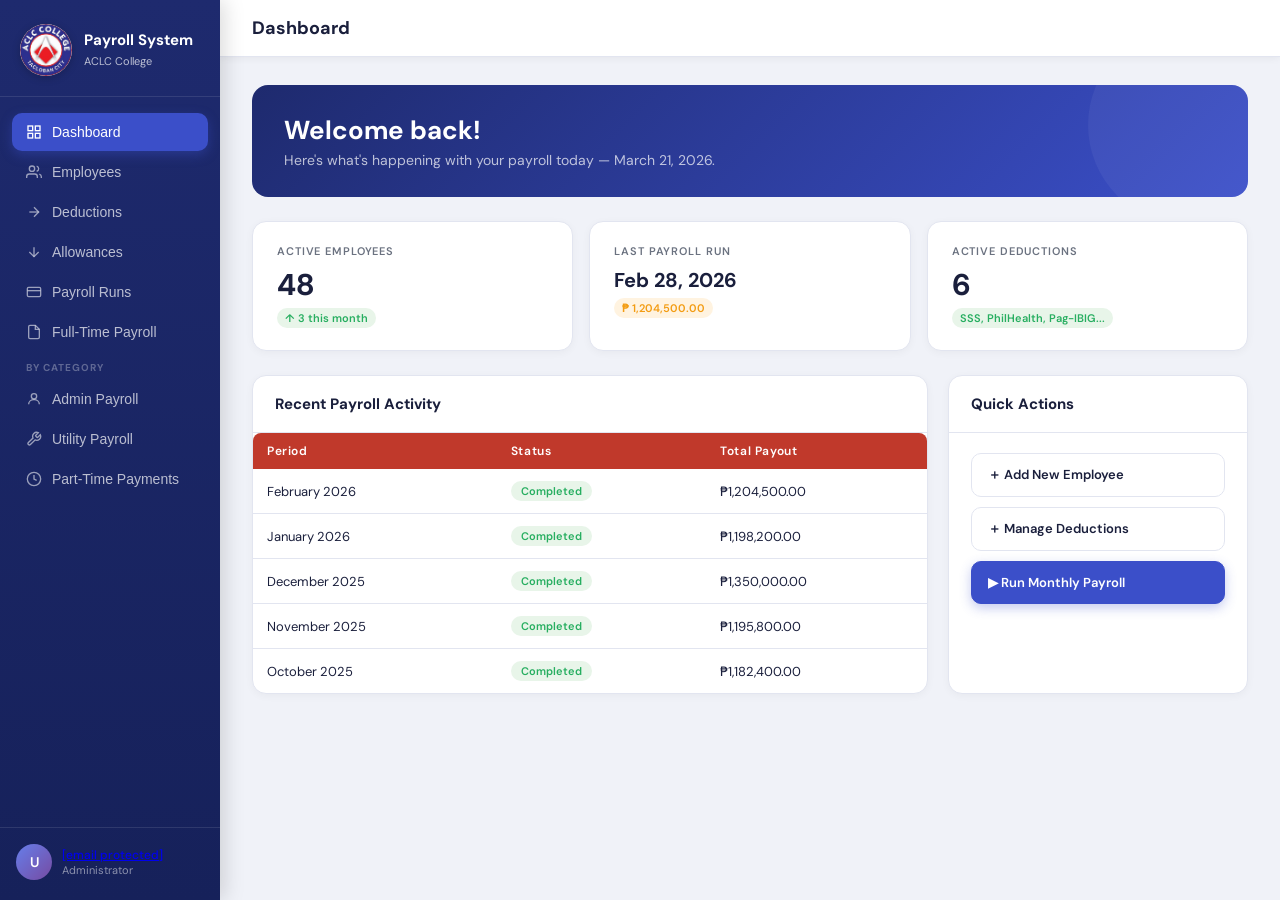
==== payroll-system.html @ c758791c "feat: add payroll system frontend with employee management and subject load calculation Implement co" ====
<!DOCTYPE html>
<html lang="en">
<head>
<meta charset="UTF-8">
<meta name="viewport" content="width=device-width, initial-scale=1.0">
<title>ACLC College – Payroll Management System</title>
<link href="https://fonts.googleapis.com/css2?family=DM+Sans:wght@300;400;500;600;700&family=DM+Mono:wght@400;500&display=swap" rel="stylesheet">
<link rel="stylesheet" href="Payroll-style.css">
</head>
<body>

<!-- SIDEBAR -->
<aside class="sidebar">
  <div class="sidebar-logo">
    <div class="logo-circle">
      <img src="[data-uri]" alt="ACLC College Logo" style="width:100%;height:100%;object-fit:cover;border-radius:50%;">
    </div>
    <div class="logo-text">
      <strong>Payroll System</strong>
      <span>ACLC College</span>
    </div>
  </div>
  <nav class="nav">
    <button class="nav-item active" onclick="showPage('dashboard')">
      <svg fill="none" stroke="currentColor" stroke-width="2" viewBox="0 0 24 24"><rect x="3" y="3" width="7" height="7"/><rect x="14" y="3" width="7" height="7"/><rect x="14" y="14" width="7" height="7"/><rect x="3" y="14" width="7" height="7"/></svg>
      Dashboard
    </button>
    <button class="nav-item" onclick="showPage('employees')">
      <svg fill="none" stroke="currentColor" stroke-width="2" viewBox="0 0 24 24"><path d="M17 21v-2a4 4 0 0 0-4-4H5a4 4 0 0 0-4 4v2"/><circle cx="9" cy="7" r="4"/><path d="M23 21v-2a4 4 0 0 0-3-3.87"/><path d="M16 3.13a4 4 0 0 1 0 7.75"/></svg>
      Employees
    </button>
    <button class="nav-item" onclick="showPage('deductions')">
      <svg fill="none" stroke="currentColor" stroke-width="2" viewBox="0 0 24 24"><line x1="5" y1="12" x2="19" y2="12"/><polyline points="12 5 19 12 12 19"/></svg>
      Deductions
    </button>
    <button class="nav-item" onclick="showPage('allowances')">
      <svg fill="none" stroke="currentColor" stroke-width="2" viewBox="0 0 24 24"><line x1="12" y1="5" x2="12" y2="19"/><polyline points="19 12 12 19 5 12"/></svg>
      Allowances
    </button>
    <button class="nav-item" onclick="showPage('payroll')">
      <svg fill="none" stroke="currentColor" stroke-width="2" viewBox="0 0 24 24"><rect x="2" y="5" width="20" height="14" rx="2"/><line x1="2" y1="10" x2="22" y2="10"/></svg>
      Payroll Runs
    </button>
    <button class="nav-item" onclick="showPage('fulltime')">
      <svg fill="none" stroke="currentColor" stroke-width="2" viewBox="0 0 24 24"><path d="M14 2H6a2 2 0 0 0-2 2v16a2 2 0 0 0 2 2h12a2 2 0 0 0 2-2V8z"/><polyline points="14 2 14 8 20 8"/></svg>
      Full-Time Payroll
    </button>
    <div style="padding:8px 14px 4px;font-size:10px;font-weight:700;letter-spacing:0.1em;color:rgba(255,255,255,0.3);text-transform:uppercase;">By Category</div>
    <button class="nav-item" onclick="showPage('adminpay')">
      <svg fill="none" stroke="currentColor" stroke-width="2" viewBox="0 0 24 24"><circle cx="12" cy="8" r="4"/><path d="M4 20c0-4 3.6-7 8-7s8 3 8 7"/></svg>
      Admin Payroll
    </button>
    <button class="nav-item" onclick="showPage('utilitypay')">
      <svg fill="none" stroke="currentColor" stroke-width="2" viewBox="0 0 24 24"><path d="M14.7 6.3a1 1 0 0 0 0 1.4l1.6 1.6a1 1 0 0 0 1.4 0l3.77-3.77a6 6 0 0 1-7.94 7.94l-6.91 6.91a2.12 2.12 0 0 1-3-3l6.91-6.91a6 6 0 0 1 7.94-7.94l-3.76 3.76z"/></svg>
      Utility Payroll
    </button>
    <button class="nav-item" onclick="showPage('parttimepay')">
      <svg fill="none" stroke="currentColor" stroke-width="2" viewBox="0 0 24 24"><circle cx="12" cy="12" r="10"/><polyline points="12 6 12 12 16 14"/></svg>
      Part-Time Payments
    </button>
  </nav>
  <div class="sidebar-user">
    <div class="avatar">U</div>
    <div class="user-info">
      <div class="user-email"><a href="/cdn-cgi/l/email-protection" class="__cf_email__" data-cfemail="5a3b3e3733341a3b3639393536363f3d3f743f3e2f">[email&#160;protected]</a></div>
      <div class="user-role">Administrator</div>
    </div>
  </div>
</aside>

<!-- MAIN CONTENT -->
<main class="main">

  <!-- DASHBOARD -->
  <div id="dashboard" class="page active">
    <div class="topbar">
      <div class="topbar-title">Dashboard</div>
    </div>
    <div class="content">
      <div class="welcome-card">
        <h1>Welcome back!</h1>
        <p>Here's what's happening with your payroll today — March 21, 2026.</p>
      </div>
      <div class="stats-grid">
        <div class="stat-card">
          <div class="stat-label">Active Employees</div>
          <div class="stat-value">48</div>
          <div class="stat-badge up">↑ 3 this month</div>
        </div>
        <div class="stat-card">
          <div class="stat-label">Last Payroll Run</div>
          <div class="stat-value" style="font-size:20px;">Feb 28, 2026</div>
          <div class="stat-badge neutral">₱ 1,204,500.00</div>
        </div>
        <div class="stat-card">
          <div class="stat-label">Active Deductions</div>
          <div class="stat-value">6</div>
          <div class="stat-badge up">SSS, PhilHealth, Pag-IBIG...</div>
        </div>
      </div>
      <div class="bottom-grid">
        <div class="card">
          <div class="card-header">
            <span class="card-title">Recent Payroll Activity</span>
          </div>
          <table>
            <thead>
              <tr>
                <th>Period</th>
                <th>Status</th>
                <th>Total Payout</th>
              </tr>
            </thead>
            <tbody>
              <tr><td>February 2026</td><td><span class="badge badge-success">Completed</span></td><td>₱1,204,500.00</td></tr>
              <tr><td>January 2026</td><td><span class="badge badge-success">Completed</span></td><td>₱1,198,200.00</td></tr>
              <tr><td>December 2025</td><td><span class="badge badge-success">Completed</span></td><td>₱1,350,000.00</td></tr>
              <tr><td>November 2025</td><td><span class="badge badge-success">Completed</span></td><td>₱1,195,800.00</td></tr>
              <tr><td>October 2025</td><td><span class="badge badge-success">Completed</span></td><td>₱1,182,400.00</td></tr>
            </tbody>
          </table>
        </div>
        <div class="card">
          <div class="card-header"><span class="card-title">Quick Actions</span></div>
          <div class="card-body">
            <div class="quick-actions">
              <button class="quick-btn" onclick="showPage('employees'); openModal('addEmployeeModal')">＋ Add New Employee</button>
              <button class="quick-btn" onclick="showPage('deductions')">＋ Manage Deductions</button>
              <button class="quick-btn primary" onclick="showPage('payroll'); openModal('runPayrollModal')">▶ Run Monthly Payroll</button>
            </div>
          </div>
        </div>
      </div>
    </div>
  </div>

  <!-- EMPLOYEES -->
  <div id="employees" class="page">
    <div class="topbar">
      <div class="topbar-title">Employees</div>
      <div class="topbar-actions">
        <button class="btn btn-primary" onclick="openModal('addEmployeeModal')">+ Add New Employee</button>
      </div>
    </div>
    <div class="content">
      <div class="toolbar">
        <input class="search-input" type="text" placeholder="🔍  Search employees..." oninput="filterTable(this, 'empTable')">
        <select class="filter-select">
          <option>All Types</option>
          <option>Full-Time</option>
          <option>Part-Time</option>
        </select>
        <select class="filter-select">
          <option>All Departments</option>
          <option>Faculty</option>
          <option>Admin</option>
          <option>IT</option>
        </select>
      </div>
      <div class="table-card">
        <table id="empTable">
          <thead>
            <tr>
              <th>#</th>
              <th>Name</th>
              <th>Position</th>
              <th>Department</th>
              <th>Type</th>
              <th>Basic Salary</th>
              <th>Status</th>
              <th>Actions</th>
            </tr>
          </thead>
          <tbody>
            <tr><td>001</td><td>Maria Santos</td><td>Professor</td><td>Faculty</td><td>Full-Time</td><td>₱35,000</td><td><span class="badge badge-success">Active</span></td><td><button class="btn btn-outline btn-sm" onclick="viewEmployee('Maria Santos')">View</button></td></tr>
            <tr><td>002</td><td>Juan dela Cruz</td><td>Dean</td><td>Admin</td><td>Full-Time</td><td>₱55,000</td><td><span class="badge badge-success">Active</span></td><td><button class="btn btn-outline btn-sm" onclick="viewEmployee('Juan dela Cruz')">View</button></td></tr>
            <tr><td>003</td><td>Ana Reyes</td><td>Instructor</td><td>Faculty</td><td>Part-Time</td><td>₱22,000</td><td><span class="badge badge-success">Active</span></td><td><button class="btn btn-outline btn-sm" onclick="viewEmployee('Ana Reyes')">View</button></td></tr>
            <tr><td>004</td><td>Pedro Villanueva</td><td>IT Officer</td><td>IT</td><td>Full-Time</td><td>₱30,000</td><td><span class="badge badge-success">Active</span></td><td><button class="btn btn-outline btn-sm">View</button></td></tr>
            <tr><td>005</td><td>Rosa Bautista</td><td>Registrar</td><td>Admin</td><td>Full-Time</td><td>₱28,000</td><td><span class="badge badge-success">Active</span></td><td><button class="btn btn-outline btn-sm">View</button></td></tr>
            <tr><td>006</td><td>Carlos Mendoza</td><td>Instructor</td><td>Faculty</td><td>Full-Time</td><td>₱26,500</td><td><span class="badge badge-warning">On Leave</span></td><td><button class="btn btn-outline btn-sm">View</button></td></tr>
            <tr><td>007</td><td>Liza Torres</td><td>Cashier</td><td>Finance</td><td>Full-Time</td><td>₱24,000</td><td><span class="badge badge-success">Active</span></td><td><button class="btn btn-outline btn-sm">View</button></td></tr>
            <tr><td>008</td><td>Mark Ramos</td><td>Security</td><td>Admin</td><td>Part-Time</td><td>₱18,000</td><td><span class="badge badge-danger">Inactive</span></td><td><button class="btn btn-outline btn-sm">View</button></td></tr>
          </tbody>
        </table>
      </div>
    </div>
  </div>

  <!-- DEDUCTIONS -->
  <div id="deductions" class="page">
    <div class="topbar">
      <div class="topbar-title">Deductions</div>
      <div class="topbar-actions">
        <button class="btn btn-primary" onclick="openModal('addDeductionModal')">+ Add Deduction</button>
      </div>
    </div>
    <div class="content">
      <div class="tabs">
        <button class="tab active" onclick="switchTab(this, 'dedTypes')">Deduction Types</button>
        <button class="tab" onclick="switchTab(this, 'dedRecords')">Employee Records</button>
      </div>
      <div id="dedTypes">
        <div class="table-card">
          <table>
            <thead>
              <tr><th>#</th><th>Deduction Name</th><th>Type</th><th>Rate / Amount</th><th>Applicable To</th><th>Status</th><th>Actions</th></tr>
            </thead>
            <tbody>
              <tr><td>1</td><td>SSS Contribution</td><td>Government</td><td>4.5% of basic</td><td>All</td><td><span class="badge badge-success">Active</span></td><td><button class="btn btn-outline btn-sm">Edit</button></td></tr>
              <tr><td>2</td><td>PhilHealth</td><td>Government</td><td>2.0% of basic</td><td>All</td><td><span class="badge badge-success">Active</span></td><td><button class="btn btn-outline btn-sm">Edit</button></td></tr>
              <tr><td>3</td><td>Pag-IBIG Fund</td><td>Government</td><td>₱100 flat</td><td>All</td><td><span class="badge badge-success">Active</span></td><td><button class="btn btn-outline btn-sm">Edit</button></td></tr>
              <tr><td>4</td><td>Withholding Tax</td><td>Government</td><td>Graduated table</td><td>All</td><td><span class="badge badge-success">Active</span></td><td><button class="btn btn-outline btn-sm">Edit</button></td></tr>
              <tr><td>5</td><td>Loan Deduction</td><td>Company</td><td>Variable</td><td>With Loans</td><td><span class="badge badge-success">Active</span></td><td><button class="btn btn-outline btn-sm">Edit</button></td></tr>
              <tr><td>6</td><td>Tardiness / Absences</td><td>Computed</td><td>Per day rate</td><td>All</td><td><span class="badge badge-success">Active</span></td><td><button class="btn btn-outline btn-sm">Edit</button></td></tr>
            </tbody>
          </table>
        </div>
      </div>
      <div id="dedRecords" style="display:none;">
        <div class="toolbar">
          <input class="search-input" type="text" placeholder="🔍  Search employee...">
          <select class="filter-select"><option>All Periods</option><option>February 2026</option><option>January 2026</option></select>
        </div>
        <div class="table-card">
          <table>
            <thead>
              <tr><th>Employee</th><th>SSS</th><th>PhilHealth</th><th>Pag-IBIG</th><th>Tax</th><th>Loans</th><th>Total Deductions</th></tr>
            </thead>
            <tbody>
              <tr><td>Maria Santos</td><td>₱1,575</td><td>₱700</td><td>₱100</td><td>₱1,200</td><td>₱0</td><td>₱3,575</td></tr>
              <tr><td>Juan dela Cruz</td><td>₱2,475</td><td>₱1,100</td><td>₱100</td><td>₱6,500</td><td>₱2,000</td><td>₱12,175</td></tr>
              <tr><td>Ana Reyes</td><td>₱990</td><td>₱440</td><td>₱100</td><td>₱300</td><td>₱0</td><td>₱1,830</td></tr>
              <tr><td>Pedro Villanueva</td><td>₱1,350</td><td>₱600</td><td>₱100</td><td>₱800</td><td>₱1,500</td><td>₱4,350</td></tr>
            </tbody>
          </table>
        </div>
      </div>
    </div>
  </div>

  <!-- ALLOWANCES -->
  <div id="allowances" class="page">
    <div class="topbar">
      <div class="topbar-title">Allowances</div>
      <div class="topbar-actions">
        <button class="btn btn-primary" onclick="openModal('addAllowanceModal')">+ Add Allowance</button>
      </div>
    </div>
    <div class="content">
      <div class="tabs">
        <button class="tab active" onclick="switchTab(this, 'allowTypes')">Allowance Types</button>
        <button class="tab" onclick="switchTab(this, 'allowRecords')">Employee Records</button>
      </div>
      <div id="allowTypes">
        <div class="table-card">
          <table>
            <thead>
              <tr><th>#</th><th>Allowance Name</th><th>Type</th><th>Amount</th><th>Taxable</th><th>Applicable To</th><th>Status</th><th>Actions</th></tr>
            </thead>
            <tbody>
              <tr><td>1</td><td>Rice Allowance</td><td>Non-Cash</td><td>₱2,000/mo</td><td>No</td><td>All</td><td><span class="badge badge-success">Active</span></td><td><button class="btn btn-outline btn-sm">Edit</button></td></tr>
              <tr><td>2</td><td>Transportation</td><td>Cash</td><td>₱1,500/mo</td><td>No</td><td>All</td><td><span class="badge badge-success">Active</span></td><td><button class="btn btn-outline btn-sm">Edit</button></td></tr>
              <tr><td>3</td><td>Clothing Allowance</td><td>Annual</td><td>₱6,000/yr</td><td>No</td><td>All</td><td><span class="badge badge-success">Active</span></td><td><button class="btn btn-outline btn-sm">Edit</button></td></tr>
              <tr><td>4</td><td>Medical Allowance</td><td>Annual</td><td>₱10,000/yr</td><td>No</td><td>All</td><td><span class="badge badge-success">Active</span></td><td><button class="btn btn-outline btn-sm">Edit</button></td></tr>
              <tr><td>5</td><td>Special Assignment Pay</td><td>Variable</td><td>Per assignment</td><td>Yes</td><td>Faculty</td><td><span class="badge badge-warning">Conditional</span></td><td><button class="btn btn-outline btn-sm">Edit</button></td></tr>
              <tr><td>6</td><td>Overtime Pay</td><td>Computed</td><td>1.25x/hr (OT)</td><td>Yes</td><td>All</td><td><span class="badge badge-success">Active</span></td><td><button class="btn btn-outline btn-sm">Edit</button></td></tr>
            </tbody>
          </table>
        </div>
      </div>
      <div id="allowRecords" style="display:none;">
        <div class="toolbar">
          <input class="search-input" type="text" placeholder="🔍  Search employee...">
        </div>
        <div class="table-card">
          <table>
            <thead>
              <tr><th>Employee</th><th>Rice</th><th>Transport</th><th>Medical</th><th>OT Pay</th><th>Special</th><th>Total</th></tr>
            </thead>
            <tbody>
              <tr><td>Maria Santos</td><td>₱2,000</td><td>₱1,500</td><td>₱833</td><td>₱0</td><td>₱5,000</td><td>₱9,333</td></tr>
              <tr><td>Juan dela Cruz</td><td>₱2,000</td><td>₱1,500</td><td>₱833</td><td>₱0</td><td>₱0</td><td>₱4,333</td></tr>
              <tr><td>Ana Reyes</td><td>₱2,000</td><td>₱1,500</td><td>₱833</td><td>₱2,200</td><td>₱0</td><td>₱6,533</td></tr>
              <tr><td>Pedro Villanueva</td><td>₱2,000</td><td>₱1,500</td><td>₱833</td><td>₱1,050</td><td>₱0</td><td>₱5,383</td></tr>
            </tbody>
          </table>
        </div>
      </div>
    </div>
  </div>

  <!-- PAYROLL RUNS -->
  <div id="payroll" class="page">
    <div class="topbar">
      <div class="topbar-title">Payroll Runs</div>
      <div class="topbar-actions">
        <button class="btn btn-primary" onclick="openModal('runPayrollModal')">▶ Run Monthly Payroll</button>
      </div>
    </div>
    <div class="content">
      <div class="stats-grid" style="grid-template-columns: repeat(3,1fr);">
        <div class="stat-card">
          <div class="stat-label">YTD Total Payroll</div>
          <div class="stat-value" style="font-size:22px;">₱2,402,700</div>
          <div class="stat-badge up">2 periods in 2026</div>
        </div>
        <div class="stat-card">
          <div class="stat-label">Last Run</div>
          <div class="stat-value" style="font-size:20px;">Feb 28, 2026</div>
          <div class="stat-badge up">Completed</div>
        </div>
        <div class="stat-card">
          <div class="stat-label">Next Scheduled</div>
          <div class="stat-value" style="font-size:20px;">Mar 31, 2026</div>
          <div class="stat-badge neutral">Pending</div>
        </div>
      </div>
      <div class="table-card">
        <table>
          <thead>
            <tr><th>Period</th><th>Run Date</th><th>Employees</th><th>Gross Pay</th><th>Total Deductions</th><th>Net Pay</th><th>Status</th><th>Actions</th></tr>
          </thead>
          <tbody>
            <tr>
              <td>February 2026</td><td>Feb 28, 2026</td><td>48</td><td>₱1,380,000</td><td>₱175,500</td><td>₱1,204,500</td>
              <td><span class="badge badge-success">Completed</span></td>
              <td><button class="btn btn-outline btn-sm" onclick="openModal('payslipModal')">View</button></td>
            </tr>
            <tr>
              <td>January 2026</td><td>Jan 31, 2026</td><td>46</td><td>₱1,366,000</td><td>₱167,800</td><td>₱1,198,200</td>
              <td><span class="badge badge-success">Completed</span></td>
              <td><button class="btn btn-outline btn-sm">View</button></td>
            </tr>
            <tr>
              <td>December 2025</td><td>Dec 31, 2025</td><td>46</td><td>₱1,530,000</td><td>₱180,000</td><td>₱1,350,000</td>
              <td><span class="badge badge-success">Completed</span></td>
              <td><button class="btn btn-outline btn-sm">View</button></td>
            </tr>
            <tr>
              <td>November 2025</td><td>Nov 30, 2025</td><td>45</td><td>₱1,358,000</td><td>₱162,200</td><td>₱1,195,800</td>
              <td><span class="badge badge-success">Completed</span></td>
              <td><button class="btn btn-outline btn-sm">View</button></td>
            </tr>
          </tbody>
        </table>
      </div>
    </div>
  </div>

  <!-- FULL TIME PAYROLL -->
  <div id="fulltime" class="page">
    <div class="topbar">
      <div class="topbar-title">Full-Time Payroll</div>
      <div class="topbar-actions">
        <button class="btn btn-primary" onclick="openModal('runPayrollModal')">▶ Process Payroll</button>
      </div>
    </div>
    <div class="content">
      <div class="toolbar">
        <input class="search-input" type="text" placeholder="🔍  Search employee...">
        <select class="filter-select"><option>February 2026</option><option>January 2026</option></select>
      </div>
      <div class="table-card">
        <table>
          <thead>
            <tr><th>#</th><th>Employee</th><th>Position</th><th>Basic Salary</th><th>Allowances</th><th>Gross Pay</th><th>Deductions</th><th>Net Pay</th><th>Payslip</th></tr>
          </thead>
          <tbody>
            <tr><td>001</td><td>Maria Santos</td><td>Professor</td><td>₱35,000</td><td>₱9,333</td><td>₱44,333</td><td>₱3,575</td><td>₱40,758</td><td><button class="btn btn-outline btn-sm" onclick="openModal('payslipModal')">Payslip</button></td></tr>
            <tr><td>002</td><td>Juan dela Cruz</td><td>Dean</td><td>₱55,000</td><td>₱4,333</td><td>₱59,333</td><td>₱12,175</td><td>₱47,158</td><td><button class="btn btn-outline btn-sm" onclick="openModal('payslipModal')">Payslip</button></td></tr>
            <tr><td>004</td><td>Pedro Villanueva</td><td>IT Officer</td><td>₱30,000</td><td>₱5,383</td><td>₱35,383</td><td>₱4,350</td><td>₱31,033</td><td><button class="btn btn-outline btn-sm" onclick="openModal('payslipModal')">Payslip</button></td></tr>
            <tr><td>005</td><td>Rosa Bautista</td><td>Registrar</td><td>₱28,000</td><td>₱3,500</td><td>₱31,500</td><td>₱3,200</td><td>₱28,300</td><td><button class="btn btn-outline btn-sm" onclick="openModal('payslipModal')">Payslip</button></td></tr>
            <tr><td>007</td><td>Liza Torres</td><td>Cashier</td><td>₱24,000</td><td>₱3,500</td><td>₱27,500</td><td>₱2,800</td><td>₱24,700</td><td><button class="btn btn-outline btn-sm" onclick="openModal('payslipModal')">Payslip</button></td></tr>
          </tbody>
        </table>
      </div>
    </div>
  </div>


  <!-- ADMIN PAYROLL -->
  <div id="adminpay" class="page">
    <div class="topbar">
      <div class="topbar-title">Admin Payroll</div>
      <div class="topbar-actions">
        <button class="btn btn-outline" onclick="openModal('addEmployeeModal'); setEmpType('Admin')">+ Add Admin Employee</button>
        <button class="btn btn-primary" onclick="openModal('runPayrollModal')">▶ Process Admin Payroll</button>
      </div>
    </div>
    <div class="content">
      <div class="stats-grid">
        <div class="stat-card">
          <div class="stat-label">Admin Staff</div>
          <div class="stat-value">12</div>
          <div class="stat-badge up">All Active</div>
        </div>
        <div class="stat-card">
          <div class="stat-label">Total Admin Payroll</div>
          <div class="stat-value" style="font-size:22px;">₱412,000</div>
          <div class="stat-badge neutral">Feb 2026</div>
        </div>
        <div class="stat-card">
          <div class="stat-label">Avg. Admin Salary</div>
          <div class="stat-value" style="font-size:22px;">₱34,333</div>
          <div class="stat-badge up">Basic Only</div>
        </div>
      </div>
      <div class="toolbar">
        <input class="search-input" type="text" placeholder="🔍  Search admin staff..." oninput="filterTable(this,'adminTable')">
        <select class="filter-select"><option>All Positions</option><option>Dean</option><option>Registrar</option><option>Cashier</option><option>HR Officer</option><option>Finance Officer</option></select>
        <select class="filter-select"><option>February 2026</option><option>January 2026</option></select>
      </div>
      <div class="table-card">
        <table id="adminTable">
          <thead>
            <tr><th>#</th><th>Name</th><th>Position</th><th>Basic Salary</th><th>Allowances</th><th>Gross Pay</th><th>Deductions</th><th>Net Pay</th><th>Status</th><th>Payslip</th></tr>
          </thead>
          <tbody>
            <tr><td>002</td><td>Juan dela Cruz</td><td>Dean</td><td>₱55,000</td><td>₱4,333</td><td>₱59,333</td><td>₱12,175</td><td>₱47,158</td><td><span class="badge badge-success">Active</span></td><td><button class="btn btn-outline btn-sm" onclick="openModal('payslipModal')">View</button></td></tr>
            <tr><td>005</td><td>Rosa Bautista</td><td>Registrar</td><td>₱28,000</td><td>₱3,500</td><td>₱31,500</td><td>₱3,200</td><td>₱28,300</td><td><span class="badge badge-success">Active</span></td><td><button class="btn btn-outline btn-sm" onclick="openModal('payslipModal')">View</button></td></tr>
            <tr><td>007</td><td>Liza Torres</td><td>Cashier</td><td>₱24,000</td><td>₱3,500</td><td>₱27,500</td><td>₱2,800</td><td>₱24,700</td><td><span class="badge badge-success">Active</span></td><td><button class="btn btn-outline btn-sm" onclick="openModal('payslipModal')">View</button></td></tr>
            <tr><td>009</td><td>Elena Flores</td><td>HR Officer</td><td>₱32,000</td><td>₱3,500</td><td>₱35,500</td><td>₱4,100</td><td>₱31,400</td><td><span class="badge badge-success">Active</span></td><td><button class="btn btn-outline btn-sm" onclick="openModal('payslipModal')">View</button></td></tr>
            <tr><td>010</td><td>Ramon Diaz</td><td>Finance Officer</td><td>₱38,000</td><td>₱4,333</td><td>₱42,333</td><td>₱5,800</td><td>₱36,533</td><td><span class="badge badge-success">Active</span></td><td><button class="btn btn-outline btn-sm" onclick="openModal('payslipModal')">View</button></td></tr>
            <tr><td>011</td><td>Grace Mendez</td><td>Admin Assistant</td><td>₱20,000</td><td>₱3,500</td><td>₱23,500</td><td>₱2,200</td><td>₱21,300</td><td><span class="badge badge-success">Active</span></td><td><button class="btn btn-outline btn-sm" onclick="openModal('payslipModal')">View</button></td></tr>
          </tbody>
        </table>
      </div>

      <!-- Add Admin Employee inline form card -->
      <div class="card" style="margin-top:24px;">
        <div class="card-header">
          <span class="card-title">➕ Add Admin Employee</span>
        </div>
        <div class="card-body">
          <div class="form-grid">
            <div class="form-group"><label>First Name</label><input type="text" placeholder="e.g. Elena"></div>
            <div class="form-group"><label>Last Name</label><input type="text" placeholder="e.g. Flores"></div>
            <div class="form-group"><label>Employee ID</label><input type="text" placeholder="Auto-generated" readonly style="background:#f5f6fa;"></div>
            <div class="form-group"><label>Position</label>
              <select><option>Dean</option><option>Registrar</option><option>Cashier</option><option>HR Officer</option><option>Finance Officer</option><option>Admin Assistant</option><option>Records Officer</option><option>Other</option></select>
            </div>
            <div class="form-group"><label>Basic Salary (₱)</label><input type="number" placeholder="e.g. 32000"></div>
            <div class="form-group"><label>Date Hired</label><input type="date"></div>
            <div class="form-group full"><label>Email Address</label><input type="email" placeholder="employee@alccollege.edu"></div>
            <div class="form-group"><label>SSS No.</label><input type="text" placeholder="xx-xxxxxxx-x"></div>
            <div class="form-group"><label>PhilHealth No.</label><input type="text" placeholder="xx-xxxxxxxxx-x"></div>
            <div class="form-group"><label>Pag-IBIG No.</label><input type="text" placeholder="xxxx-xxxx-xxxx"></div>
            <div class="form-group"><label>TIN</label><input type="text" placeholder="xxx-xxx-xxx"></div>
          </div>
          <div style="display:flex;justify-content:flex-end;gap:10px;margin-top:20px;">
            <button class="btn btn-outline">Clear</button>
            <button class="btn btn-primary">Save Admin Employee</button>
          </div>
        </div>
      </div>
    </div>
  </div>

  <!-- UTILITY PAYROLL -->
  <div id="utilitypay" class="page">
    <div class="topbar">
      <div class="topbar-title">Utility Payroll</div>
      <div class="topbar-actions">
        <button class="btn btn-outline" onclick="openModal('addUtilityModal')">+ Add Utility Staff</button>
        <button class="btn btn-primary" onclick="openModal('runPayrollModal')">▶ Process Utility Payroll</button>
      </div>
    </div>
    <div class="content">
      <div class="stats-grid">
        <div class="stat-card">
          <div class="stat-label">Utility Staff</div>
          <div class="stat-value">8</div>
          <div class="stat-badge up">7 Active</div>
        </div>
        <div class="stat-card">
          <div class="stat-label">Total Utility Payroll</div>
          <div class="stat-value" style="font-size:22px;">₱136,000</div>
          <div class="stat-badge neutral">Feb 2026</div>
        </div>
        <div class="stat-card">
          <div class="stat-label">Avg. Utility Salary</div>
          <div class="stat-value" style="font-size:22px;">₱17,000</div>
          <div class="stat-badge up">Basic Only</div>
        </div>
      </div>
      <div class="toolbar">
        <input class="search-input" type="text" placeholder="🔍  Search utility staff..." oninput="filterTable(this,'utilityTable')">
        <select class="filter-select"><option>All Roles</option><option>Janitor</option><option>Security Guard</option><option>Groundskeeper</option><option>Driver</option></select>
        <select class="filter-select"><option>February 2026</option><option>January 2026</option></select>
      </div>
      <div class="table-card">
        <table id="utilityTable">
          <thead>
            <tr><th>#</th><th>Name</th><th>Role</th><th>Basic Salary</th><th>OT Hours</th><th>OT Pay</th><th>Gross Pay</th><th>Deductions</th><th>Net Pay</th><th>Status</th><th>Payslip</th></tr>
          </thead>
          <tbody>
            <tr><td>U01</td><td>Rolando Cruz</td><td>Security Guard</td><td>₱18,000</td><td>12</td><td>₱1,350</td><td>₱19,350</td><td>₱1,980</td><td>₱17,370</td><td><span class="badge badge-success">Active</span></td><td><button class="btn btn-outline btn-sm" onclick="openModal('payslipModal')">View</button></td></tr>
            <tr><td>U02</td><td>Nora Salazar</td><td>Janitor</td><td>₱16,000</td><td>0</td><td>₱0</td><td>₱16,000</td><td>₱1,620</td><td>₱14,380</td><td><span class="badge badge-success">Active</span></td><td><button class="btn btn-outline btn-sm" onclick="openModal('payslipModal')">View</button></td></tr>
            <tr><td>U03</td><td>Benny Lacson</td><td>Groundskeeper</td><td>₱15,000</td><td>4</td><td>₱450</td><td>₱15,450</td><td>₱1,540</td><td>₱13,910</td><td><span class="badge badge-success">Active</span></td><td><button class="btn btn-outline btn-sm" onclick="openModal('payslipModal')">View</button></td></tr>
            <tr><td>U04</td><td>Tess Aquino</td><td>Janitor</td><td>₱16,000</td><td>0</td><td>₱0</td><td>₱16,000</td><td>₱1,620</td><td>₱14,380</td><td><span class="badge badge-success">Active</span></td><td><button class="btn btn-outline btn-sm" onclick="openModal('payslipModal')">View</button></td></tr>
            <tr><td>U05</td><td>Gerry Lomibao</td><td>Driver</td><td>₱18,500</td><td>8</td><td>₱925</td><td>₱19,425</td><td>₱2,050</td><td>₱17,375</td><td><span class="badge badge-success">Active</span></td><td><button class="btn btn-outline btn-sm" onclick="openModal('payslipModal')">View</button></td></tr>
            <tr><td>U06</td><td>Dante Navarro</td><td>Security Guard</td><td>₱18,000</td><td>20</td><td>₱2,250</td><td>₱20,250</td><td>₱2,100</td><td>₱18,150</td><td><span class="badge badge-success">Active</span></td><td><button class="btn btn-outline btn-sm" onclick="openModal('payslipModal')">View</button></td></tr>
            <tr><td>U07</td><td>Minda Razon</td><td>Janitor</td><td>₱16,000</td><td>0</td><td>₱0</td><td>₱16,000</td><td>₱1,620</td><td>₱14,380</td><td><span class="badge badge-warning">On Leave</span></td><td><button class="btn btn-outline btn-sm">View</button></td></tr>
          </tbody>
        </table>
      </div>

      <!-- Add Utility Staff inline form -->
      <div class="card" style="margin-top:24px;">
        <div class="card-header">
          <span class="card-title">➕ Add Utility Staff</span>
        </div>
        <div class="card-body">
          <div class="form-grid">
            <div class="form-group"><label>First Name</label><input type="text" placeholder="e.g. Rolando"></div>
            <div class="form-group"><label>Last Name</label><input type="text" placeholder="e.g. Cruz"></div>
            <div class="form-group"><label>Employee ID</label><input type="text" placeholder="Auto-generated" readonly style="background:#f5f6fa;"></div>
            <div class="form-group"><label>Role</label>
              <select><option>Security Guard</option><option>Janitor</option><option>Groundskeeper</option><option>Driver</option><option>Electrician</option><option>Other</option></select>
            </div>
            <div class="form-group"><label>Daily Rate (₱)</label><input type="number" placeholder="e.g. 600"></div>
            <div class="form-group"><label>Monthly Days Worked</label><input type="number" placeholder="e.g. 26" max="31"></div>
            <div class="form-group"><label>OT Hours this Month</label><input type="number" placeholder="e.g. 12" min="0"></div>
            <div class="form-group"><label>Date Hired</label><input type="date"></div>
            <div class="form-group"><label>SSS No.</label><input type="text" placeholder="xx-xxxxxxx-x"></div>
            <div class="form-group"><label>PhilHealth No.</label><input type="text" placeholder="xx-xxxxxxxxx-x"></div>
            <div class="form-group"><label>Pag-IBIG No.</label><input type="text" placeholder="xxxx-xxxx-xxxx"></div>
            <div class="form-group"><label>TIN</label><input type="text" placeholder="xxx-xxx-xxx"></div>
          </div>
          <div style="background:#e8f5e9;border-radius:10px;padding:12px 16px;margin-top:16px;font-size:13px;color:#2e7d32;border:1.5px solid #a5d6a7;">
            💡 OT Pay is computed at <strong>1.25×</strong> the hourly rate (daily rate ÷ 8).
          </div>
          <div style="display:flex;justify-content:flex-end;gap:10px;margin-top:20px;">
            <button class="btn btn-outline">Clear</button>
            <button class="btn btn-primary">Save Utility Staff</button>
          </div>
        </div>
      </div>
    </div>
  </div>

  <!-- PART-TIME PAYMENTS -->
  <div id="parttimepay" class="page">
    <div class="topbar">
      <div class="topbar-title">Part-Time Payments</div>
      <div class="topbar-actions">
        <button class="btn btn-outline" onclick="openModal('addPartTimeModal')">+ Add Part-Time Employee</button>
        <button class="btn btn-primary" onclick="openModal('runPayrollModal')">▶ Process Part-Time Payroll</button>
      </div>
    </div>
    <div class="content">
      <div class="stats-grid">
        <div class="stat-card">
          <div class="stat-label">Part-Time Staff</div>
          <div class="stat-value">14</div>
          <div class="stat-badge up">All Active</div>
        </div>
        <div class="stat-card">
          <div class="stat-label">Total Part-Time Payout</div>
          <div class="stat-value" style="font-size:22px;">₱198,400</div>
          <div class="stat-badge neutral">Feb 2026</div>
        </div>
        <div class="stat-card">
          <div class="stat-label">Avg. Hours / Staff</div>
          <div class="stat-value">62 hrs</div>
          <div class="stat-badge up">This month</div>
        </div>
      </div>

      <div class="tabs">
        <button class="tab active" onclick="switchTab(this,'ptList')">Employee List</button>
        <button class="tab" onclick="switchTab(this,'ptHours')">Hours & Computation</button>
        <button class="tab" onclick="switchTab(this,'ptSummary')">Payment Summary</button>
      </div>

      <!-- List -->
      <div id="ptList">
        <div class="toolbar">
          <input class="search-input" type="text" placeholder="🔍  Search part-time staff..." oninput="filterTable(this,'ptTable')">
          <select class="filter-select"><option>All Departments</option><option>Faculty</option><option>Admin</option><option>IT</option></select>
        </div>
        <div class="table-card">
          <table id="ptTable">
            <thead>
              <tr><th>#</th><th>Name</th><th>Position</th><th>Department</th><th>Hourly Rate</th><th>Contract End</th><th>Status</th><th>Actions</th></tr>
            </thead>
            <tbody>
              <tr><td>PT01</td><td>Ana Reyes</td><td>Instructor</td><td>Faculty</td><td>₱250/hr</td><td>May 31, 2026</td><td><span class="badge badge-success">Active</span></td><td><button class="btn btn-outline btn-sm" onclick="switchPTTab('ptHours')">Log Hours</button></td></tr>
              <tr><td>PT02</td><td>Mark Ramos</td><td>Security</td><td>Admin</td><td>₱100/hr</td><td>Mar 31, 2026</td><td><span class="badge badge-danger">Inactive</span></td><td><button class="btn btn-outline btn-sm">Log Hours</button></td></tr>
              <tr><td>PT03</td><td>Joy Tan</td><td>Lab Assistant</td><td>IT</td><td>₱180/hr</td><td>Jun 30, 2026</td><td><span class="badge badge-success">Active</span></td><td><button class="btn btn-outline btn-sm" onclick="switchPTTab('ptHours')">Log Hours</button></td></tr>
              <tr><td>PT04</td><td>Rico Manalo</td><td>Instructor</td><td>Faculty</td><td>₱250/hr</td><td>May 31, 2026</td><td><span class="badge badge-success">Active</span></td><td><button class="btn btn-outline btn-sm" onclick="switchPTTab('ptHours')">Log Hours</button></td></tr>
              <tr><td>PT05</td><td>Cathy Lim</td><td>Librarian</td><td>Admin</td><td>₱160/hr</td><td>Dec 31, 2026</td><td><span class="badge badge-success">Active</span></td><td><button class="btn btn-outline btn-sm" onclick="switchPTTab('ptHours')">Log Hours</button></td></tr>
              <tr><td>PT06</td><td>Dennis Yap</td><td>Instructor</td><td>Faculty</td><td>₱250/hr</td><td>May 31, 2026</td><td><span class="badge badge-success">Active</span></td><td><button class="btn btn-outline btn-sm" onclick="switchPTTab('ptHours')">Log Hours</button></td></tr>
            </tbody>
          </table>
        </div>
      </div>

      <!-- Hours & Computation -->
      <div id="ptHours" style="display:none;">
        <div class="card" style="margin-bottom:20px;">
          <div class="card-header"><span class="card-title">Log Hours – February 2026</span></div>
          <div class="card-body">
            <div class="form-grid">
              <div class="form-group"><label>Employee</label>
                <select><option>Ana Reyes (PT01)</option><option>Joy Tan (PT03)</option><option>Rico Manalo (PT04)</option><option>Cathy Lim (PT05)</option><option>Dennis Yap (PT06)</option></select>
              </div>
              <div class="form-group"><label>Period</label><input type="month" value="2026-02"></div>
              <div class="form-group"><label>Regular Hours</label><input type="number" placeholder="e.g. 64" id="ptRegHrs" oninput="calcPT()"></div>
              <div class="form-group"><label>OT Hours</label><input type="number" placeholder="e.g. 8" id="ptOTHrs" oninput="calcPT()"></div>
              <div class="form-group"><label>Hourly Rate (₱)</label><input type="number" placeholder="e.g. 250" id="ptRate" oninput="calcPT()"></div>
              <div class="form-group"><label>Absent / Late Deduction (₱)</label><input type="number" placeholder="e.g. 500" id="ptDeduct" oninput="calcPT()"></div>
            </div>
            <div style="background:var(--bg);border-radius:12px;padding:16px 20px;margin-top:16px;display:grid;grid-template-columns:1fr 1fr 1fr;gap:12px;">
              <div><div style="font-size:11px;color:var(--muted);font-weight:600;text-transform:uppercase;">Regular Pay</div><div style="font-size:20px;font-weight:700;color:var(--text);" id="ptRegPay">₱0</div></div>
              <div><div style="font-size:11px;color:var(--muted);font-weight:600;text-transform:uppercase;">OT Pay (1.25×)</div><div style="font-size:20px;font-weight:700;color:var(--text);" id="ptOTPay">₱0</div></div>
              <div><div style="font-size:11px;color:var(--muted);font-weight:600;text-transform:uppercase;">Net Pay</div><div style="font-size:20px;font-weight:700;color:var(--accent);" id="ptNetPay">₱0</div></div>
            </div>
            <div style="display:flex;justify-content:flex-end;gap:10px;margin-top:16px;">
              <button class="btn btn-outline">Clear</button>
              <button class="btn btn-primary">Save Hours</button>
            </div>
          </div>
        </div>
      </div>

      <!-- Payment Summary -->
      <div id="ptSummary" style="display:none;">
        <div class="table-card">
          <table>
            <thead>
              <tr><th>Employee</th><th>Position</th><th>Reg. Hours</th><th>OT Hours</th><th>Reg. Pay</th><th>OT Pay</th><th>Deductions</th><th>Net Pay</th><th>Payslip</th></tr>
            </thead>
            <tbody>
              <tr><td>Ana Reyes</td><td>Instructor</td><td>72</td><td>4</td><td>₱18,000</td><td>₱1,250</td><td>₱1,830</td><td>₱17,420</td><td><button class="btn btn-outline btn-sm" onclick="openModal('payslipModal')">View</button></td></tr>
              <tr><td>Joy Tan</td><td>Lab Assistant</td><td>60</td><td>0</td><td>₱10,800</td><td>₱0</td><td>₱980</td><td>₱9,820</td><td><button class="btn btn-outline btn-sm" onclick="openModal('payslipModal')">View</button></td></tr>
              <tr><td>Rico Manalo</td><td>Instructor</td><td>68</td><td>8</td><td>₱17,000</td><td>₱2,500</td><td>₱1,780</td><td>₱17,720</td><td><button class="btn btn-outline btn-sm" onclick="openModal('payslipModal')">View</button></td></tr>
              <tr><td>Cathy Lim</td><td>Librarian</td><td>56</td><td>0</td><td>₱8,960</td><td>₱0</td><td>₱840</td><td>₱8,120</td><td><button class="btn btn-outline btn-sm" onclick="openModal('payslipModal')">View</button></td></tr>
              <tr><td>Dennis Yap</td><td>Instructor</td><td>76</td><td>0</td><td>₱19,000</td><td>₱0</td><td>₱1,920</td><td>₱17,080</td><td><button class="btn btn-outline btn-sm" onclick="openModal('payslipModal')">View</button></td></tr>
            </tbody>
          </table>
        </div>
      </div>

      <!-- Add Part-Time Employee inline form -->
      <div class="card" style="margin-top:24px;" id="ptAddForm">
        <div class="card-header">
          <span class="card-title">➕ Add Part-Time Employee</span>
        </div>
        <div class="card-body">
          <div class="form-grid">
            <div class="form-group"><label>First Name</label><input type="text" placeholder="e.g. Ana"></div>
            <div class="form-group"><label>Last Name</label><input type="text" placeholder="e.g. Reyes"></div>
            <div class="form-group"><label>Employee ID</label><input type="text" placeholder="Auto-generated" readonly style="background:#f5f6fa;"></div>
            <div class="form-group"><label>Department</label>
              <select><option>Faculty</option><option>Admin</option><option>IT</option><option>Finance</option><option>Library</option></select>
            </div>
            <div class="form-group"><label>Position / Role</label><input type="text" placeholder="e.g. Instructor"></div>
            <div class="form-group"><label>Hourly Rate (₱)</label><input type="number" placeholder="e.g. 250"></div>
            <div class="form-group"><label>Contract Start</label><input type="date"></div>
            <div class="form-group"><label>Contract End</label><input type="date"></div>
            <div class="form-group"><label>Max Hours / Month</label><input type="number" placeholder="e.g. 80"></div>
            <div class="form-group"><label>Email Address</label><input type="email" placeholder="employee@alccollege.edu"></div>
            <div class="form-group"><label>SSS No.</label><input type="text" placeholder="xx-xxxxxxx-x"></div>
            <div class="form-group"><label>PhilHealth No.</label><input type="text" placeholder="xx-xxxxxxxxx-x"></div>
            <div class="form-group"><label>Pag-IBIG No.</label><input type="text" placeholder="xxxx-xxxx-xxxx"></div>
            <div class="form-group"><label>TIN</label><input type="text" placeholder="xxx-xxx-xxx"></div>
          </div>
          <div style="display:flex;justify-content:flex-end;gap:10px;margin-top:20px;">
            <button class="btn btn-outline">Clear</button>
            <button class="btn btn-primary">Save Part-Time Employee</button>
          </div>
        </div>
      </div>
    </div>
  </div>

</main>

<!-- MODALS -->

<div class="modal-overlay" id="addEmployeeModal">
  <div class="modal modal-wide">
    <div class="modal-header">
      <span class="modal-title">Add New Employee</span>
      <button class="modal-close" onclick="closeModal('addEmployeeModal')">×</button>
    </div>

    <!-- Step tabs -->
    <div class="modal-steps">
      <button class="modal-step active" id="empStep1Btn" onclick="goEmpStep(1)">
        <div><div class="step-num">1</div><div>Personal Info</div></div>
      </button>
      <button class="modal-step" id="empStep2Btn" onclick="goEmpStep(2)">
        <div><div class="step-num">2</div><div>Employment</div></div>
      </button>
      <button class="modal-step" id="empStep3Btn" onclick="goEmpStep(3)">
        <div><div class="step-num">3</div><div>Subject Load</div></div>
      </button>
      <button class="modal-step" id="empStep4Btn" onclick="goEmpStep(4)">
        <div><div class="step-num">4</div><div>Gov't IDs</div></div>
      </button>
    </div>

    <!-- STEP 1: Personal Info -->
    <div class="modal-section active" id="empStep1">
      <div class="section-title"><span>👤</span> Personal Information</div>
      <div class="form-grid">
        <div class="form-group"><label>First Name</label><input type="text" placeholder="e.g. Maria"></div>
        <div class="form-group"><label>Last Name</label><input type="text" placeholder="e.g. Santos"></div>
        <div class="form-group"><label>Middle Name</label><input type="text" placeholder="e.g. Cruz"></div>
        <div class="form-group"><label>Suffix</label><select><option value="">None</option><option>Jr.</option><option>Sr.</option><option>II</option><option>III</option><option>PhD</option><option>EdD</option></select></div>
        <div class="form-group"><label>Date of Birth</label><input type="date"></div>
        <div class="form-group"><label>Gender</label><select><option>Female</option><option>Male</option><option>Prefer not to say</option></select></div>
        <div class="form-group"><label>Civil Status</label><select><option>Single</option><option>Married</option><option>Widowed</option><option>Separated</option></select></div>
        <div class="form-group"><label>Contact Number</label><input type="text" placeholder="e.g. 09XX-XXX-XXXX"></div>
        <div class="form-group full"><label>Email Address</label><input type="email" placeholder="employee@alccollege.edu"></div>
        <div class="form-group full"><label>Home Address</label><input type="text" placeholder="Street, Barangay, City, Province"></div>
      </div>
    </div>

    <!-- STEP 2: Employment -->
    <div class="modal-section" id="empStep2">
      <div class="section-title"><span>💼</span> Employment Details</div>
      <div class="form-grid">
        <div class="form-group"><label>Employee ID</label><input type="text" placeholder="Auto-generated" readonly style="background:#f5f6fa;"></div>
        <div class="form-group"><label>Employment Type</label>
          <select id="empTypeSelect" onchange="toggleSubjectLoad()">
            <option>Full-Time Faculty</option>
            <option>Part-Time Faculty</option>
            <option>Admin Staff</option>
            <option>Utility Staff</option>
          </select>
        </div>
        <div class="form-group"><label>Department / College</label>
          <select><option>College of Education</option><option>College of IT</option><option>College of Business</option><option>College of Nursing</option><option>Admin Office</option><option>Finance Office</option><option>Registrar</option><option>Library</option><option>Maintenance</option></select>
        </div>
        <div class="form-group"><label>Position / Rank</label>
          <select><option>Instructor I</option><option>Instructor II</option><option>Assistant Professor I</option><option>Assistant Professor II</option><option>Associate Professor</option><option>Professor</option><option>Dean</option><option>Program Chair</option><option>Admin Officer</option><option>Staff</option></select>
        </div>
        <div class="form-group"><label>Basic Salary (₱)</label><input type="number" placeholder="e.g. 30000" id="empBasicSalary" oninput="calcSubloadPay()"></div>
        <div class="form-group"><label>Date Hired</label><input type="date"></div>
        <div class="form-group"><label>Salary Grade</label><select><option>SG-10</option><option>SG-11</option><option>SG-12</option><option>SG-13</option><option>SG-14</option><option>SG-15</option><option>SG-16</option><option>SG-17</option><option>SG-18</option></select></div>
        <div class="form-group"><label>Employment Status</label><select><option>Permanent</option><option>Probationary</option><option>Contractual</option><option>Casual</option></select></div>
        <div class="form-group full"><label>Academic Year / Semester</label>
          <select><option>A.Y. 2025–2026, 2nd Semester</option><option>A.Y. 2025–2026, 1st Semester</option><option>A.Y. 2026–2027, 1st Semester</option></select>
        </div>
      </div>
    </div>

    <!-- STEP 3: Subject Load -->
    <div class="modal-section" id="empStep3">
      <div class="section-title"><span>📚</span> Subject Load Assignment</div>
      <div id="noSubloadMsg" style="display:none;background:#f5f6fa;border-radius:10px;padding:16px;text-align:center;color:var(--muted);font-size:13px;">
        Subject load is only applicable to Faculty employees. Please go back and set the employment type to Faculty.
      </div>
      <div id="subloadContent">
        <div style="display:flex;justify-content:space-between;align-items:center;margin-bottom:12px;">
          <div style="font-size:13px;color:var(--muted);">Add each subject the employee will handle this semester.</div>
          <button class="btn btn-outline btn-sm" onclick="addSubjectRow()">+ Add Subject</button>
        </div>

        <div class="subject-header">
          <span>Subject / Course</span>
          <span>Section</span>
          <span>Units</span>
          <span>Schedule</span>
          <span></span>
        </div>
        <div id="subjectRows">
          <div class="subject-row">
            <input type="text" placeholder="e.g. Math 101 – College Algebra" oninput="calcSubloadPay()">
            <input type="text" placeholder="e.g. BSED-2A">
            <input type="number" placeholder="3" min="1" max="6" style="text-align:center;" oninput="calcSubloadPay()">
            <input type="text" placeholder="e.g. MWF 7–8AM">
            <button class="del-btn" onclick="delSubjectRow(this)">×</button>
          </div>
          <div class="subject-row">
            <input type="text" placeholder="e.g. Ed 201 – Curriculum Development" oninput="calcSubloadPay()">
            <input type="text" placeholder="e.g. BSED-3B">
            <input type="number" placeholder="3" min="1" max="6" style="text-align:center;" oninput="calcSubloadPay()">
            <input type="text" placeholder="e.g. TTh 10–11:30AM">
            <button class="del-btn" onclick="delSubjectRow(this)">×</button>
          </div>
        </div>

        <!-- Load summary -->
        <div class="load-summary">
          <div class="load-summary-item">
            <div class="ls-val" id="totalUnits">0</div>
            <div class="ls-label">Total Units</div>
          </div>
          <div class="load-summary-item">
            <div class="ls-val" id="regularLoad">21</div>
            <div class="ls-label">Regular Load Cap</div>
          </div>
          <div class="load-summary-item">
            <div class="ls-val" id="overloadUnits" style="color:#e65100;">0</div>
            <div class="ls-label">Overload Units</div>
          </div>
        </div>

        <!-- Overload pay -->
        <div style="margin-top:16px;padding:14px 16px;border-radius:10px;border:1.5px solid var(--border);background:white;">
          <div style="display:grid;grid-template-columns:1fr 1fr 1fr;gap:16px;align-items:end;">
            <div class="form-group" style="margin:0;">
              <label>Rate per Overload Unit (₱)</label>
              <input type="number" placeholder="e.g. 1500" id="overloadRate" oninput="calcSubloadPay()" value="1500">
            </div>
            <div class="form-group" style="margin:0;">
              <label>Overload Pay (₱)</label>
              <input type="text" id="overloadPay" readonly style="background:#f5f6fa;font-weight:700;color:var(--accent);" value="₱0.00">
            </div>
            <div style="padding-bottom:2px;">
              <div style="font-size:11px;font-weight:600;color:var(--muted);text-transform:uppercase;margin-bottom:6px;">Status</div>
              <span class="overload-badge ok" id="overloadStatus">Within Regular Load</span>
            </div>
          </div>
          <div style="margin-top:12px;padding:10px 14px;background:var(--bg);border-radius:8px;font-size:12px;color:var(--muted);">
            💡 Regular load cap is <strong>21 units</strong>. Units beyond that are compensated as overload pay per approved rate.
          </div>
        </div>
      </div>
    </div>

    <!-- STEP 4: Government IDs -->
    <div class="modal-section" id="empStep4">
      <div class="section-title"><span>🪪</span> Government ID Numbers</div>
      <div class="form-grid">
        <div class="form-group"><label>SSS No.</label><input type="text" placeholder="xx-xxxxxxx-x"></div>
        <div class="form-group"><label>PhilHealth No.</label><input type="text" placeholder="xx-xxxxxxxxx-x"></div>
        <div class="form-group"><label>Pag-IBIG (HDMF) No.</label><input type="text" placeholder="xxxx-xxxx-xxxx"></div>
        <div class="form-group"><label>TIN</label><input type="text" placeholder="xxx-xxx-xxx"></div>
        <div class="form-group full" style="background:#e3f2fd;border-radius:10px;padding:14px 16px;border:1.5px solid #90caf9;">
          <div style="font-size:12px;font-weight:700;color:#1565c0;margin-bottom:8px;">📋 Summary Preview</div>
          <div style="display:grid;grid-template-columns:1fr 1fr;gap:4px 16px;font-size:12px;color:#1a1f3c;">
            <div>Employment Type: <strong id="prevEmpType">Full-Time Faculty</strong></div>
            <div>Department: <strong>—</strong></div>
            <div>Basic Salary: <strong id="prevBasicSal">₱0</strong></div>
            <div>Total Subject Load: <strong id="prevUnits">0 units</strong></div>
            <div>Overload Units: <strong id="prevOverload">0 units</strong></div>
            <div>Overload Pay: <strong id="prevOverloadPay">₱0.00</strong></div>
          </div>
        </div>
      </div>
    </div>

    <div class="modal-footer" style="justify-content:space-between;">
      <button class="btn btn-outline" id="empPrevBtn" onclick="goEmpStep(currentEmpStep-1)" style="display:none;">← Back</button>
      <div style="display:flex;gap:10px;">
        <button class="btn btn-outline" onclick="closeModal('addEmployeeModal')">Cancel</button>
        <button class="btn btn-primary" id="empNextBtn" onclick="goEmpStep(currentEmpStep+1)">Next →</button>
      </div>
    </div>
  </div>
</div>

<!-- Add Deduction -->
<div class="modal-overlay" id="addDeductionModal">
  <div class="modal">
    <div class="modal-header">
      <span class="modal-title">Add Deduction Type</span>
      <button class="modal-close" onclick="closeModal('addDeductionModal')">×</button>
    </div>
    <div class="form-grid">
      <div class="form-group full"><label>Deduction Name</label><input type="text" placeholder="e.g. SSS Contribution"></div>
      <div class="form-group"><label>Type</label><select><option>Government</option><option>Company</option><option>Computed</option></select></div>
      <div class="form-group"><label>Rate/Amount</label><input type="text" placeholder="e.g. 4.5% or ₱100 flat"></div>
      <div class="form-group full"><label>Applicable To</label><select><option>All Employees</option><option>Full-Time Only</option><option>With Loans</option></select></div>
    </div>
    <div class="modal-footer">
      <button class="btn btn-outline" onclick="closeModal('addDeductionModal')">Cancel</button>
      <button class="btn btn-primary">Save Deduction</button>
    </div>
  </div>
</div>

<!-- Add Allowance -->
<div class="modal-overlay" id="addAllowanceModal">
  <div class="modal">
    <div class="modal-header">
      <span class="modal-title">Add Allowance Type</span>
      <button class="modal-close" onclick="closeModal('addAllowanceModal')">×</button>
    </div>
    <div class="form-grid">
      <div class="form-group full"><label>Allowance Name</label><input type="text" placeholder="e.g. Rice Allowance"></div>
      <div class="form-group"><label>Type</label><select><option>Cash</option><option>Non-Cash</option><option>Annual</option><option>Computed</option><option>Variable</option></select></div>
      <div class="form-group"><label>Amount</label><input type="text" placeholder="e.g. ₱2,000/mo"></div>
      <div class="form-group"><label>Taxable?</label><select><option>No</option><option>Yes</option></select></div>
      <div class="form-group full"><label>Applicable To</label><select><option>All Employees</option><option>Faculty</option><option>Admin</option></select></div>
    </div>
    <div class="modal-footer">
      <button class="btn btn-outline" onclick="closeModal('addAllowanceModal')">Cancel</button>
      <button class="btn btn-primary">Save Allowance</button>
    </div>
  </div>
</div>

<!-- Run Payroll -->
<div class="modal-overlay" id="runPayrollModal">
  <div class="modal">
    <div class="modal-header">
      <span class="modal-title">Run Monthly Payroll</span>
      <button class="modal-close" onclick="closeModal('runPayrollModal')">×</button>
    </div>
    <div class="form-grid">
      <div class="form-group"><label>Payroll Month</label><input type="month" value="2026-03"></div>
      <div class="form-group"><label>Employee Type</label><select><option>All</option><option>Full-Time</option><option>Part-Time</option></select></div>
      <div class="form-group full"><label>Include Allowances</label>
        <div style="display:flex;gap:16px;margin-top:4px;font-size:13px;">
          <label style="display:flex;align-items:center;gap:6px;font-size:13px;text-transform:none;letter-spacing:0;"><input type="checkbox" checked> Rice</label>
          <label style="display:flex;align-items:center;gap:6px;font-size:13px;text-transform:none;letter-spacing:0;"><input type="checkbox" checked> Transport</label>
          <label style="display:flex;align-items:center;gap:6px;font-size:13px;text-transform:none;letter-spacing:0;"><input type="checkbox" checked> Medical</label>
          <label style="display:flex;align-items:center;gap:6px;font-size:13px;text-transform:none;letter-spacing:0;"><input type="checkbox"> OT Pay</label>
        </div>
      </div>
      <div class="form-group full" style="background:#fff8e1;border-radius:10px;padding:14px;border:1.5px solid #ffe082;">
        <span style="font-size:13px;color:#e65100;font-weight:600;">⚠ This will generate payslips for 48 employees. Please review before confirming.</span>
      </div>
    </div>
    <div class="modal-footer">
      <button class="btn btn-outline" onclick="closeModal('runPayrollModal')">Cancel</button>
      <button class="btn btn-primary">Confirm & Process</button>
    </div>
  </div>
</div>

<!-- Payslip Modal -->
<div class="modal-overlay" id="payslipModal">
  <div class="modal" style="max-width:460px;">
    <div class="modal-header">
      <span class="modal-title">Payslip</span>
      <button class="modal-close" onclick="closeModal('payslipModal')">×</button>
    </div>
    <div style="text-align:center;margin-bottom:18px;">
      <strong style="font-size:15px;">ACLC College – Tacloban City</strong><br>
      <span style="font-size:12px;color:var(--muted);">February 2026 Payroll</span>
    </div>
    <table style="width:100%;font-size:13px;">
      <tr style="background:var(--bg);"><td style="padding:8px 10px;font-weight:600;" colspan="2">Employee Information</td></tr>
      <tr><td style="padding:7px 10px;color:var(--muted);">Name</td><td style="padding:7px 10px;font-weight:500;">Maria Santos</td></tr>
      <tr><td style="padding:7px 10px;color:var(--muted);">Position</td><td style="padding:7px 10px;">Professor</td></tr>
      <tr><td style="padding:7px 10px;color:var(--muted);">Period</td><td style="padding:7px 10px;">Feb 1–28, 2026</td></tr>
      <tr style="background:var(--bg);"><td style="padding:8px 10px;font-weight:600;" colspan="2">Earnings</td></tr>
      <tr><td style="padding:7px 10px;color:var(--muted);">Basic Salary</td><td style="padding:7px 10px;">₱35,000.00</td></tr>
      <tr><td style="padding:7px 10px;color:var(--muted);">Rice Allowance</td><td style="padding:7px 10px;">₱2,000.00</td></tr>
      <tr><td style="padding:7px 10px;color:var(--muted);">Transportation</td><td style="padding:7px 10px;">₱1,500.00</td></tr>
      <tr><td style="padding:7px 10px;color:var(--muted);">Medical</td><td style="padding:7px 10px;">₱833.00</td></tr>
      <tr><td style="padding:7px 10px;color:var(--muted);">Special Assignment</td><td style="padding:7px 10px;">₱5,000.00</td></tr>
      <tr><td style="padding:7px 10px;font-weight:700;">Gross Pay</td><td style="padding:7px 10px;font-weight:700;">₱44,333.00</td></tr>
      <tr style="background:var(--bg);"><td style="padding:8px 10px;font-weight:600;" colspan="2">Deductions</td></tr>
      <tr><td style="padding:7px 10px;color:var(--muted);">SSS</td><td style="padding:7px 10px;">- ₱1,575.00</td></tr>
      <tr><td style="padding:7px 10px;color:var(--muted);">PhilHealth</td><td style="padding:7px 10px;">- ₱700.00</td></tr>
      <tr><td style="padding:7px 10px;color:var(--muted);">Pag-IBIG</td><td style="padding:7px 10px;">- ₱100.00</td></tr>
      <tr><td style="padding:7px 10px;color:var(--muted);">Withholding Tax</td><td style="padding:7px 10px;">- ₱1,200.00</td></tr>
      <tr style="border-top:2px solid var(--border);"><td style="padding:10px 10px;font-weight:700;font-size:15px;color:var(--accent);">Net Pay</td><td style="padding:10px 10px;font-weight:700;font-size:15px;color:var(--accent);">₱40,758.00</td></tr>
    </table>
    <div class="modal-footer">
      <button class="btn btn-outline" onclick="closeModal('payslipModal')">Close</button>
      <button class="btn btn-primary">🖨 Print</button>
    </div>
  </div>
</div>

<script data-cfasync="false" src="/cdn-cgi/scripts/5c5dd728/cloudflare-static/email-decode.min.js"></script>
<script src="Payroll-script.js"></script>
</body>
</html>
---- Payroll-style.css ----
:root {
  --navy: #1e2a6e;
  --navy-dark: #16215a;
  --navy-light: #2d3d8f;
  --red: #c0392b;
  --red-light: #e74c3c;
  --accent: #3b4fc9;
  --white: #ffffff;
  --bg: #f0f2f8;
  --card: #ffffff;
  --text: #1a1f3c;
  --muted: #6b7280;
  --border: #e2e5f0;
  --success: #27ae60;
  --warning: #f39c12;
  --sidebar-w: 220px;
}
* { box-sizing: border-box; margin: 0; padding: 0; }
body { font-family: 'DM Sans', sans-serif; background: var(--bg); color: var(--text); display: flex; min-height: 100vh; }

/* SIDEBAR */
.sidebar {
  width: var(--sidebar-w);
  background: linear-gradient(180deg, var(--navy) 0%, var(--navy-dark) 100%);
  display: flex; flex-direction: column;
  position: fixed; top: 0; left: 0; bottom: 0;
  z-index: 100;
  box-shadow: 4px 0 20px rgba(0,0,0,0.15);
}
.sidebar-logo {
  padding: 24px 20px 20px;
  display: flex; align-items: center; gap: 12px;
  border-bottom: 1px solid rgba(255,255,255,0.1);
}
.logo-circle {
  width: 52px; height: 52px;
  background: radial-gradient(circle at 40% 40%, #fff 0%, #e8eaf6 60%, #c5cae9 100%);
  border-radius: 50%;
  display: flex; align-items: center; justify-content: center;
  font-size: 22px; font-weight: 900; color: var(--red);
  flex-shrink: 0;
  box-shadow: 0 2px 8px rgba(0,0,0,0.2);
  overflow: hidden;
}
.logo-circle img { width: 100%; height: 100%; object-fit: cover; }
.logo-text { color: var(--white); }
.logo-text strong { display: block; font-size: 15px; font-weight: 700; line-height: 1.2; }
.logo-text span { font-size: 11px; font-weight: 400; opacity: 0.7; }
.nav { flex: 1; padding: 16px 12px; display: flex; flex-direction: column; gap: 2px; }
.nav-item {
  display: flex; align-items: center; gap: 10px;
  padding: 11px 14px; border-radius: 10px;
  color: rgba(255,255,255,0.7); font-size: 14px; font-weight: 500;
  cursor: pointer; transition: all 0.2s; border: none; background: none;
  width: 100%; text-align: left;
}
.nav-item:hover { background: rgba(255,255,255,0.1); color: var(--white); }
.nav-item.active { background: var(--accent); color: var(--white); box-shadow: 0 4px 12px rgba(59,79,201,0.4); }
.nav-item svg { width: 16px; height: 16px; opacity: 0.8; flex-shrink: 0; }
.nav-item.active svg { opacity: 1; }
.sidebar-user {
  padding: 16px 16px 20px;
  border-top: 1px solid rgba(255,255,255,0.1);
  display: flex; align-items: center; gap: 10px;
}
.avatar {
  width: 36px; height: 36px; border-radius: 50%;
  background: linear-gradient(135deg, #667eea, #764ba2);
  display: flex; align-items: center; justify-content: center;
  color: white; font-size: 14px; font-weight: 600; flex-shrink: 0;
}
.user-info { overflow: hidden; }
.user-email { color: rgba(255,255,255,0.9); font-size: 12px; font-weight: 500; white-space: nowrap; overflow: hidden; text-overflow: ellipsis; }
.user-role { color: rgba(255,255,255,0.5); font-size: 11px; }

/* MAIN */
.main { margin-left: var(--sidebar-w); flex: 1; min-height: 100vh; }
.topbar {
  background: var(--white);
  padding: 16px 32px;
  border-bottom: 1px solid var(--border);
  display: flex; align-items: center; justify-content: space-between;
  position: sticky; top: 0; z-index: 50;
  box-shadow: 0 1px 8px rgba(0,0,0,0.06);
}
.topbar-title { font-size: 18px; font-weight: 700; color: var(--text); }
.topbar-actions { display: flex; gap: 10px; align-items: center; }
.btn {
  padding: 9px 18px; border-radius: 9px; font-family: inherit;
  font-size: 13px; font-weight: 600; cursor: pointer;
  border: none; transition: all 0.2s;
}
.btn-primary { background: var(--accent); color: white; box-shadow: 0 3px 10px rgba(59,79,201,0.3); }
.btn-primary:hover { background: #3040b0; transform: translateY(-1px); box-shadow: 0 5px 14px rgba(59,79,201,0.4); }
.btn-outline { background: transparent; color: var(--accent); border: 1.5px solid var(--accent); }
.btn-outline:hover { background: var(--accent); color: white; }
.btn-danger { background: var(--red); color: white; }
.btn-danger:hover { background: #a93226; }
.btn-sm { padding: 6px 12px; font-size: 12px; }
.content { padding: 28px 32px; }

/* PAGE SECTIONS */
.page { display: none; }
.page.active { display: block; }

/* WELCOME CARD */
.welcome-card {
  background: linear-gradient(135deg, var(--navy) 0%, var(--accent) 100%);
  border-radius: 16px; padding: 28px 32px; margin-bottom: 24px;
  color: white; position: relative; overflow: hidden;
}
.welcome-card::after {
  content: ''; position: absolute;
  width: 200px; height: 200px; border-radius: 50%;
  background: rgba(255,255,255,0.05);
  top: -60px; right: -40px;
}
.welcome-card h1 { font-size: 26px; font-weight: 700; margin-bottom: 4px; }
.welcome-card p { font-size: 14px; opacity: 0.7; }

/* STATS */
.stats-grid { display: grid; grid-template-columns: repeat(3, 1fr); gap: 16px; margin-bottom: 24px; }
.stat-card {
  background: var(--card); border-radius: 14px;
  padding: 22px 24px; border: 1px solid var(--border);
  box-shadow: 0 2px 8px rgba(0,0,0,0.04);
  transition: box-shadow 0.2s;
}
.stat-card:hover { box-shadow: 0 6px 20px rgba(0,0,0,0.08); }
.stat-label { font-size: 11px; font-weight: 600; letter-spacing: 0.08em; color: var(--muted); text-transform: uppercase; margin-bottom: 12px; }
.stat-value { font-size: 30px; font-weight: 700; color: var(--text); line-height: 1; }
.stat-sub { font-size: 12px; color: var(--muted); margin-top: 4px; }
.stat-badge {
  display: inline-flex; align-items: center; gap: 4px;
  font-size: 11px; font-weight: 600; padding: 3px 8px;
  border-radius: 20px; margin-top: 8px;
}
.stat-badge.up { background: #e8f5e9; color: #27ae60; }
.stat-badge.neutral { background: #fff3e0; color: #f39c12; }

/* BOTTOM GRID */
.bottom-grid { display: grid; grid-template-columns: 1fr 300px; gap: 20px; }
.card {
  background: var(--card); border-radius: 14px;
  border: 1px solid var(--border);
  box-shadow: 0 2px 8px rgba(0,0,0,0.04);
  overflow: hidden;
}
.card-header {
  padding: 18px 22px; display: flex; align-items: center;
  justify-content: space-between; border-bottom: 1px solid var(--border);
}
.card-title { font-size: 15px; font-weight: 700; }
.card-body { padding: 20px 22px; }

/* TABLE */
table { width: 100%; border-collapse: collapse; }
thead th {
  background: var(--red); color: white;
  padding: 10px 14px; font-size: 12px; font-weight: 600;
  letter-spacing: 0.05em; text-align: left;
}
thead th:first-child { border-radius: 8px 0 0 0; }
thead th:last-child { border-radius: 0 8px 0 0; }
tbody td { padding: 12px 14px; font-size: 13px; border-bottom: 1px solid var(--border); }
tbody tr:last-child td { border-bottom: none; }
tbody tr:hover { background: #f8f9ff; }
.badge {
  display: inline-block; padding: 3px 10px; border-radius: 20px;
  font-size: 11px; font-weight: 600;
}
.badge-success { background: #e8f5e9; color: #27ae60; }
.badge-warning { background: #fff8e1; color: #f57c00; }
.badge-danger { background: #fce4ec; color: #c62828; }
.badge-info { background: #e3f2fd; color: #1565c0; }

/* QUICK ACTIONS */
.quick-actions { display: flex; flex-direction: column; gap: 10px; }
.quick-btn {
  width: 100%; padding: 12px 16px; border-radius: 10px;
  font-family: inherit; font-size: 13px; font-weight: 600;
  cursor: pointer; transition: all 0.2s; text-align: left;
  border: 1.5px solid var(--border); background: white; color: var(--text);
  display: flex; align-items: center; gap: 8px;
}
.quick-btn:hover { border-color: var(--accent); color: var(--accent); transform: translateX(2px); }
.quick-btn.primary { background: var(--accent); color: white; border-color: var(--accent); box-shadow: 0 4px 12px rgba(59,79,201,0.3); }
.quick-btn.primary:hover { background: #3040b0; }

/* SEARCH + FILTER BAR */
.toolbar { display: flex; gap: 10px; align-items: center; margin-bottom: 20px; flex-wrap: wrap; }
.search-input {
  flex: 1; min-width: 200px; padding: 10px 14px;
  border: 1.5px solid var(--border); border-radius: 9px;
  font-family: inherit; font-size: 13px; outline: none;
  transition: border-color 0.2s; background: white;
}
.search-input:focus { border-color: var(--accent); }
select.filter-select {
  padding: 10px 14px; border: 1.5px solid var(--border); border-radius: 9px;
  font-family: inherit; font-size: 13px; background: white; outline: none;
  cursor: pointer;
}
select.filter-select:focus { border-color: var(--accent); }

/* FULL PAGE TABLE */
.table-card { background: white; border-radius: 14px; border: 1px solid var(--border); overflow: hidden; box-shadow: 0 2px 8px rgba(0,0,0,0.04); }
.table-card table { margin: 0; }

/* FORM */
.form-grid { display: grid; grid-template-columns: 1fr 1fr; gap: 16px; }
.form-group { display: flex; flex-direction: column; gap: 6px; }
.form-group.full { grid-column: 1 / -1; }
.form-group label { font-size: 12px; font-weight: 600; color: var(--muted); text-transform: uppercase; letter-spacing: 0.05em; }
.form-group input, .form-group select, .form-group textarea {
  padding: 10px 13px; border: 1.5px solid var(--border); border-radius: 9px;
  font-family: inherit; font-size: 13px; outline: none;
  transition: border-color 0.2s;
}
.form-group input:focus, .form-group select:focus { border-color: var(--accent); }

/* MODAL */
.modal-overlay {
  display: none; position: fixed; inset: 0;
  background: rgba(0,0,0,0.4); backdrop-filter: blur(4px);
  z-index: 200; align-items: center; justify-content: center;
}
.modal-overlay.open { display: flex; }
.modal {
  background: white; border-radius: 18px; padding: 28px;
  width: 540px; max-width: 95vw; max-height: 90vh; overflow-y: auto;
  box-shadow: 0 20px 60px rgba(0,0,0,0.2);
  animation: slideUp 0.2s ease;
}
@keyframes slideUp { from { transform: translateY(20px); opacity: 0; } to { transform: translateY(0); opacity: 1; } }
.modal-header { display: flex; justify-content: space-between; align-items: center; margin-bottom: 22px; }
.modal-title { font-size: 18px; font-weight: 700; }
.modal-close { background: none; border: none; cursor: pointer; color: var(--muted); font-size: 20px; line-height: 1; }
.modal-footer { display: flex; gap: 10px; justify-content: flex-end; margin-top: 24px; }

/* PAGE HEADER */
.page-header { display: flex; align-items: center; justify-content: space-between; margin-bottom: 22px; }
.page-header h2 { font-size: 22px; font-weight: 700; }
.page-header p { font-size: 13px; color: var(--muted); margin-top: 2px; }

/* CHIPS / TABS */
.tabs { display: flex; gap: 6px; background: white; border-radius: 12px; padding: 5px; border: 1px solid var(--border); margin-bottom: 20px; }
.tab { padding: 8px 16px; border-radius: 8px; font-size: 13px; font-weight: 500; cursor: pointer; border: none; background: none; transition: all 0.2s; }
.tab.active { background: var(--accent); color: white; }
.tab:not(.active):hover { background: var(--bg); }

/* PAYSLIP */
.payslip-header { text-align: center; margin-bottom: 20px; }
.payslip-table td { padding: 8px 12px; }
.payslip-total { font-weight: 700; font-size: 16px; color: var(--accent); }

/* RESPONSIVE */
@media (max-width: 768px) {
  .stats-grid { grid-template-columns: 1fr; }
  .bottom-grid { grid-template-columns: 1fr; }
  .form-grid { grid-template-columns: 1fr; }
}

/* ADDITIONAL MODAL STYLES */
.modal-wide { width: 700px; }
.modal-steps { display: flex; gap: 0; margin-bottom: 24px; border-radius: 10px; overflow: hidden; border: 1.5px solid var(--border); }
.modal-step {
  flex: 1; padding: 10px 6px; text-align: center; font-size: 11px; font-weight: 700;
  letter-spacing: 0.04em; text-transform: uppercase; color: var(--muted);
  background: var(--bg); cursor: pointer; transition: all 0.2s; border: none;
  border-right: 1.5px solid var(--border); position: relative;
}
.modal-step:last-child { border-right: none; }
.modal-step.active { background: var(--accent); color: white; }
.modal-step .step-num {
  display: inline-flex; align-items: center; justify-content: center;
  width: 20px; height: 20px; border-radius: 50%;
  background: rgba(0,0,0,0.1); font-size: 11px; font-weight: 800;
  margin-bottom: 3px; margin-right: 0;
}
.modal-step.active .step-num { background: rgba(255,255,255,0.25); }
.modal-step.done { background: #e8f5e9; color: #2e7d32; }
.modal-step.done .step-num { background: rgba(46,125,50,0.15); }
.modal-section { display: none; }
.modal-section.active { display: block; }
.section-title {
  font-size: 13px; font-weight: 700; color: var(--navy);
  margin-bottom: 14px; padding-bottom: 8px;
  border-bottom: 2px solid var(--border);
  display: flex; align-items: center; gap: 8px;
}
.section-title span { font-size: 16px; }

/* Subject load table inside modal */
.subject-row { display: grid; grid-template-columns: 2fr 1fr 1fr 1fr 36px; gap: 8px; align-items: center; margin-bottom: 8px; }
.subject-row input, .subject-row select { padding: 8px 10px; border: 1.5px solid var(--border); border-radius: 8px; font-family: inherit; font-size: 12px; outline: none; width: 100%; }
.subject-row input:focus, .subject-row select:focus { border-color: var(--accent); }
.subject-header { display: grid; grid-template-columns: 2fr 1fr 1fr 1fr 36px; gap: 8px; margin-bottom: 6px; }
.subject-header span { font-size: 10px; font-weight: 700; color: var(--muted); text-transform: uppercase; letter-spacing: 0.06em; }
.del-btn { background: #fce4ec; border: none; border-radius: 8px; color: #c62828; font-size: 16px; cursor: pointer; width: 36px; height: 36px; display: flex; align-items: center; justify-content: center; flex-shrink: 0; transition: background 0.15s; }
.del-btn:hover { background: #ef9a9a; }
.load-summary { display: grid; grid-template-columns: 1fr 1fr 1fr; gap: 10px; margin-top: 14px; padding: 14px 16px; background: var(--bg); border-radius: 10px; }
.load-summary-item { text-align: center; }
.load-summary-item .ls-val { font-size: 22px; font-weight: 800; color: var(--accent); }
.load-summary-item .ls-label { font-size: 10px; font-weight: 600; color: var(--muted); text-transform: uppercase; margin-top: 2px; }
.overload-badge { display: inline-block; padding: 2px 8px; border-radius: 20px; font-size: 11px; font-weight: 700; }
.overload-badge.ok { background: #e8f5e9; color: #2e7d32; }
.overload-badge.over { background: #fff8e1; color: #e65100; }
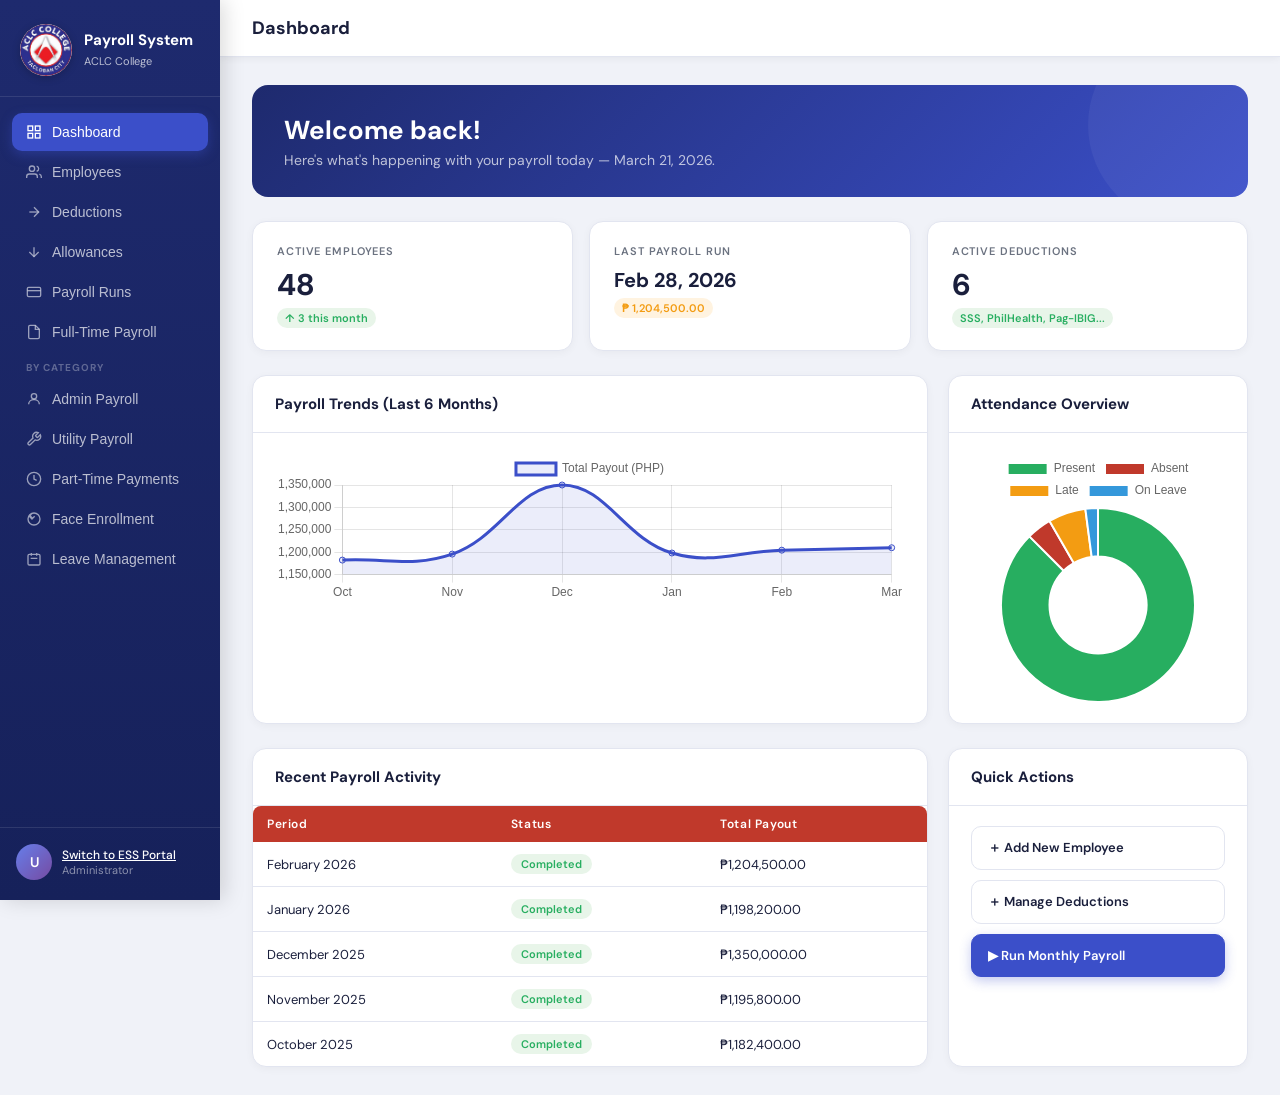
==== commit 97441b08: "integrate faceid biometric system with admin enrollment and dashboard analytics - Add face enrollmen" ====
--- a/payroll-system.html
+++ b/payroll-system.html
@@ -6,6 +6,10 @@
 <title>ACLC College – Payroll Management System</title>
 <link href="https://fonts.googleapis.com/css2?family=DM+Sans:wght@300;400;500;600;700&family=DM+Mono:wght@400;500&display=swap" rel="stylesheet">
 <link rel="stylesheet" href="Payroll-style.css">
+<script defer src="kiosk/js/face-api.min.js"></script>
+<script defer src="kiosk/js/jspdf.umd.min.js"></script>
+<script defer src="kiosk/js/jspdf.plugin.autotable.min.js"></script>
+<script defer src="kiosk/js/chart.min.js"></script>
 </head>
 <body>
 
@@ -58,11 +62,19 @@
       <svg fill="none" stroke="currentColor" stroke-width="2" viewBox="0 0 24 24"><circle cx="12" cy="12" r="10"/><polyline points="12 6 12 12 16 14"/></svg>
       Part-Time Payments
     </button>
+    <button class="nav-item" onclick="showPage('face-enrollment')">
+      <svg fill="none" stroke="currentColor" stroke-width="2" viewBox="0 0 24 24"><path d="M9 10l1 1 3-3m-3 3l-1 1-3-3m0 0l-1-1 3-3m-3 3l1-1 3 3M21 12a9 9 0 11-18 0 9 9 0 0118 0z"/></svg>
+      Face Enrollment
+    </button>
+    <button class="nav-item" onclick="showPage('leave-management')">
+      <svg fill="none" stroke="currentColor" stroke-width="2" viewBox="0 0 24 24"><path d="M8 7V3m8 4V3m-9 8h10M5 21h14a2 2 0 002-2V7a2 2 0 00-2-2H5a2 2 0 00-2 2v12a2 2 0 002 2z"/></svg>
+      Leave Management
+    </button>
   </nav>
   <div class="sidebar-user">
     <div class="avatar">U</div>
     <div class="user-info">
-      <div class="user-email"><a href="/cdn-cgi/l/email-protection" class="__cf_email__" data-cfemail="5a3b3e3733341a3b3639393536363f3d3f743f3e2f">[email&#160;protected]</a></div>
+      <div class="user-email"><a href="ess.html" class="__cf_email__" style="color: white; text-decoration: underline;">Switch to ESS Portal</a></div>
       <div class="user-role">Administrator</div>
     </div>
   </div>
@@ -99,6 +111,22 @@
         </div>
       </div>
       <div class="bottom-grid">
+        <div class="card">
+          <div class="card-header">
+            <span class="card-title">Payroll Trends (Last 6 Months)</span>
+          </div>
+          <div class="card-body">
+            <canvas id="payrollChart" style="max-height: 250px;"></canvas>
+          </div>
+        </div>
+        <div class="card">
+          <div class="card-header"><span class="card-title">Attendance Overview</span></div>
+          <div class="card-body">
+            <canvas id="attendanceChart" style="max-height: 250px;"></canvas>
+          </div>
+        </div>
+      </div>
+      <div class="bottom-grid" style="margin-top: 24px;">
         <div class="card">
           <div class="card-header">
             <span class="card-title">Recent Payroll Activity</span>
@@ -675,6 +703,108 @@
     </div>
   </div>
 
+  <!-- FACE ENROLLMENT -->
+  <div id="face-enrollment" class="page">
+    <div class="topbar">
+      <div class="topbar-title">Face Enrollment</div>
+    </div>
+    <div class="content">
+      <div class="face-enrollment-container">
+        <div class="card" style="width: 100%; max-width: 600px;">
+          <div class="card-header">
+            <span class="card-title">Register Employee Face ID</span>
+          </div>
+          <div class="card-body">
+            <div class="form-group" style="margin-bottom: 20px;">
+              <label>Select Employee</label>
+              <select id="enrollEmpName">
+                <option value="">-- Choose Employee --</option>
+                <option>Maria Santos</option>
+                <option>Juan dela Cruz</option>
+                <option>Ana Reyes</option>
+                <option>Pedro Villanueva</option>
+              </select>
+            </div>
+
+            <div class="video-wrap">
+              <video id="enrollVideo" autoplay muted playsinline></video>
+              <canvas id="enrollOverlay"></canvas>
+            </div>
+
+            <div id="enrollStatus" class="enroll-status">Loading Face Models...</div>
+            
+            <button class="btn btn-primary" id="startEnrollBtn" style="width: 100%;" disabled>Capture & Enroll Face</button>
+          </div>
+        </div>
+      </div>
+    </div>
+  </div>
+
+  <!-- LEAVE MANAGEMENT -->
+  <div id="leave-management" class="page">
+    <div class="topbar">
+      <div class="topbar-title">Leave Management</div>
+    </div>
+    <div class="content">
+      <div class="stats-grid">
+        <div class="stat-card">
+          <div class="stat-label">Pending Requests</div>
+          <div class="stat-value">5</div>
+          <div class="stat-badge neutral">Awaiting Review</div>
+        </div>
+        <div class="stat-card">
+          <div class="stat-label">Approved Today</div>
+          <div class="stat-value">2</div>
+          <div class="stat-badge up">March 25</div>
+        </div>
+        <div class="stat-card">
+          <div class="stat-label">On Leave Today</div>
+          <div class="stat-value">3</div>
+          <div class="stat-badge info">Active Absences</div>
+        </div>
+      </div>
+
+      <div class="table-card">
+        <div class="card-header">
+          <span class="card-title">Leave Requests</span>
+        </div>
+        <table>
+          <thead>
+            <tr>
+              <th>Employee</th>
+              <th>Type</th>
+              <th>Period</th>
+              <th>Reason</th>
+              <th>Status</th>
+              <th>Actions</th>
+            </tr>
+          </thead>
+          <tbody>
+            <tr>
+              <td>Maria Santos</td>
+              <td>Sick</td>
+              <td>Mar 26 - Mar 27</td>
+              <td>Fever and Flu</td>
+              <td><span class="badge badge-warning">Pending</span></td>
+              <td>
+                <button class="btn btn-primary btn-sm" onclick="alert('Approved')">Approve</button>
+                <button class="btn btn-danger btn-sm" onclick="alert('Rejected')">Reject</button>
+              </td>
+            </tr>
+            <tr>
+              <td>Carlos Mendoza</td>
+              <td>Vacation</td>
+              <td>Mar 15 - Mar 30</td>
+              <td>Family Reunion</td>
+              <td><span class="badge badge-success">Approved</span></td>
+              <td><button class="btn btn-outline btn-sm" disabled>Finalized</button></td>
+            </tr>
+          </tbody>
+        </table>
+      </div>
+    </div>
+  </div>
+
 </main>
 
 <!-- MODALS -->
@@ -957,7 +1087,7 @@
     </table>
     <div class="modal-footer">
       <button class="btn btn-outline" onclick="closeModal('payslipModal')">Close</button>
-      <button class="btn btn-primary">🖨 Print</button>
+      <button class="btn btn-primary" onclick="exportPayslipPDF()">🖨 Export to PDF</button>
     </div>
   </div>
 </div>
--- a/Payroll-style.css
+++ b/Payroll-style.css
@@ -306,3 +306,49 @@
 .overload-badge { display: inline-block; padding: 2px 8px; border-radius: 20px; font-size: 11px; font-weight: 700; }
 .overload-badge.ok { background: #e8f5e9; color: #2e7d32; }
 .overload-badge.over { background: #fff8e1; color: #e65100; }
+
+
+/* FACE ENROLLMENT */
+.face-enrollment-container {
+  display: flex;
+  flex-direction: column;
+  align-items: center;
+  max-width: 800px;
+  margin: 0 auto;
+}
+.video-wrap {
+  position: relative;
+  width: 100%;
+  max-width: 500px;
+  aspect-ratio: 4/3;
+  background: #000;
+  border-radius: 16px;
+  overflow: hidden;
+  border: 4px solid var(--accent);
+  margin: 20px 0;
+  box-shadow: 0 10px 30px rgba(0,0,0,0.15);
+}
+.video-wrap video {
+  width: 100%;
+  height: 100%;
+  object-fit: cover;
+}
+.video-wrap canvas {
+  position: absolute;
+  top: 0;
+  left: 0;
+  width: 100%;
+  height: 100%;
+}
+.enroll-status {
+  padding: 10px 20px;
+  border-radius: 30px;
+  font-size: 14px;
+  font-weight: 700;
+  margin-bottom: 20px;
+  background: var(--bg);
+  border: 1px solid var(--border);
+}
+.enroll-status.success { background: #e8f5e9; color: #2e7d32; border-color: #a5d6a7; }
+.enroll-status.error { background: #fce4ec; color: #c62828; border-color: #ef9a9a; }
+.enroll-status.loading { background: #e3f2fd; color: #1565c0; border-color: #90caf9; }
